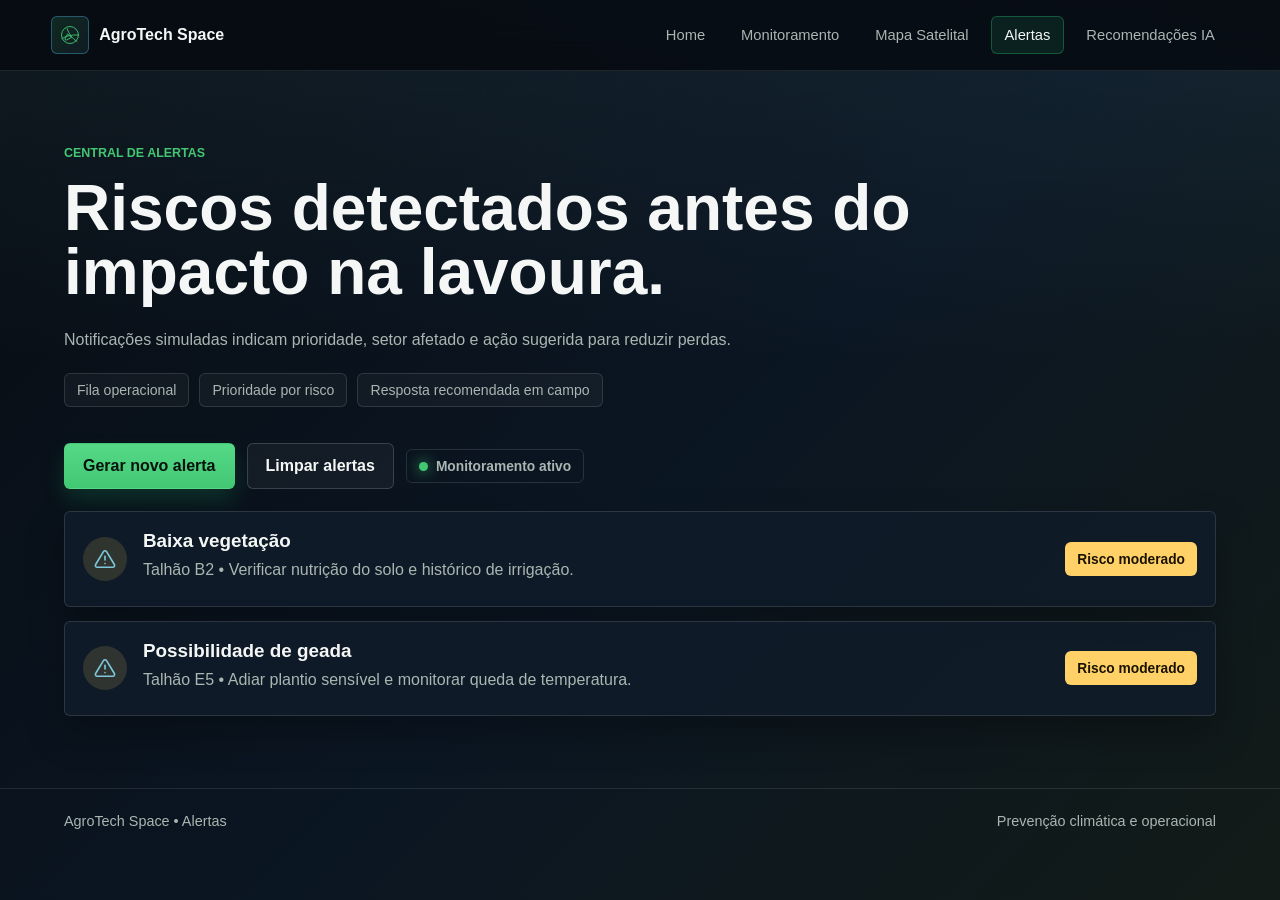
==== alertas.html @ c3d4d9fd "." ====
<!DOCTYPE html>
<html lang="pt-BR">
<head>
  <meta charset="UTF-8">
  <meta name="viewport" content="width=device-width, initial-scale=1.0">
  <title>Central de Alertas | AgroTech Space</title>
  <link rel="stylesheet" href="assets/css/styles.css">
</head>
<body data-page="alertas">
  <header class="site-header">
    <a class="brand" href="index.html" aria-label="AgroTech Space - página inicial">
      <span class="brand-mark" aria-hidden="true"><svg viewBox="0 0 48 48"><circle cx="24" cy="24" r="17"></circle><path d="M8 31c8-5 19-8 32-7"></path><path d="M18 11c4 11 10 20 20 26"></path><path d="M14 32l5-10 8 7-10 5z"></path></svg></span>
      <span>AgroTech Space</span>
    </a>
    <button class="menu-toggle" type="button" aria-label="Abrir menu" aria-expanded="false"><span></span><span></span><span></span></button>
    <nav class="main-nav" aria-label="Navegação principal">
      <a href="index.html">Home</a>
      <a href="monitoramento.html">Monitoramento</a>
      <a href="mapa.html">Mapa Satelital</a>
      <a class="active" href="alertas.html">Alertas</a>
      <a href="recomendacoes.html">Recomendações IA</a>
    </nav>
  </header>

  <main class="page-shell">
    <section class="page-title">
      <p class="eyebrow">Central de alertas</p>
      <h1>Riscos detectados antes do impacto na lavoura.</h1>
      <p>Notificações simuladas indicam prioridade, setor afetado e ação sugerida para reduzir perdas.</p>
      <div class="context-row">
        <span>Fila operacional</span>
        <span>Prioridade por risco</span>
        <span>Resposta recomendada em campo</span>
      </div>
    </section>

    <section class="alerts-toolbar">
      <button class="btn primary" type="button" id="generateAlert">Gerar novo alerta</button>
      <button class="btn secondary" type="button" id="clearAlerts">Limpar alertas</button>
      <span class="live-indicator"><span></span> Monitoramento ativo</span>
    </section>

    <section class="alerts-list" id="alertsList" aria-live="polite"></section>
  </main>

  <footer class="site-footer"><span>AgroTech Space • Alertas</span><span>Prevenção climática e operacional</span></footer>
  <script src="assets/js/script.js"></script>
</body>
</html>
---- assets/css/styles.css ----
/* AgroTech Space - CSS principal do MVP.
   A organização segue blocos: base, navegação, páginas, componentes e responsividade. */

:root {
  --space: #09121e;
  --space-soft: #111f30;
  --space-line: #2b3d52;
  --green: #42c773;
  --green-dark: #1f7d4c;
  --cyan: #7cc7d9;
  --white: #f4f7f5;
  --muted: #aab6b1;
  --dark: #070c12;
  --panel: rgba(16, 28, 41, 0.92);
  --danger: #ff5c7a;
  --warning: #ffd166;
  --radius: 8px;
  --shadow: 0 18px 38px rgba(0, 0, 0, 0.28);
}

* {
  box-sizing: border-box;
}

html {
  scroll-behavior: smooth;
}

body {
  margin: 0;
  min-height: 100vh;
  color: var(--white);
  background:
    linear-gradient(180deg, rgba(124, 199, 217, 0.08), transparent 360px),
    linear-gradient(135deg, #070c12 0%, #0b1623 54%, #121b17 100%);
  font-family: Arial, Helvetica, sans-serif;
  letter-spacing: 0;
}

body::before {
  content: "";
  position: fixed;
  inset: 0;
  pointer-events: none;
  opacity: 0.32;
  background-image:
    linear-gradient(rgba(255,255,255,0.035) 1px, transparent 1px),
    linear-gradient(90deg, rgba(255,255,255,0.035) 1px, transparent 1px);
  background-size: 44px 44px;
  mask-image: linear-gradient(to bottom, black, transparent 76%);
}

a {
  color: inherit;
  text-decoration: none;
}

button {
  font: inherit;
}

.site-header {
  position: sticky;
  top: 0;
  z-index: 20;
  display: flex;
  align-items: center;
  justify-content: space-between;
  gap: 24px;
  padding: 16px clamp(18px, 4vw, 56px);
  border-bottom: 1px solid rgba(255, 255, 255, 0.1);
  background: rgba(7, 12, 18, 0.9);
  backdrop-filter: blur(18px);
}

.brand {
  display: inline-flex;
  align-items: center;
  gap: 10px;
  font-weight: 800;
  white-space: nowrap;
}

.brand-mark {
  display: grid;
  width: 38px;
  height: 38px;
  place-items: center;
  border: 1px solid rgba(87, 199, 255, 0.34);
  border-radius: 6px;
  background: linear-gradient(135deg, rgba(66, 199, 115, 0.16), rgba(124, 199, 217, 0.08));
}

.brand-mark svg,
.icon {
  width: 24px;
  height: 24px;
  fill: none;
  stroke: currentColor;
  stroke-linecap: round;
  stroke-linejoin: round;
  stroke-width: 1.8;
}

.brand-mark svg {
  color: var(--green);
}

.main-nav {
  display: flex;
  align-items: center;
  gap: 8px;
}

.main-nav a {
  min-height: 38px;
  display: inline-flex;
  align-items: center;
  padding: 0 13px;
  border: 1px solid transparent;
  border-radius: 6px;
  color: var(--muted);
  font-size: 0.92rem;
  transition: color 180ms ease, border-color 180ms ease, background 180ms ease;
}

.main-nav a:hover,
.main-nav a.active {
  color: var(--white);
  border-color: rgba(40, 209, 124, 0.32);
  background: rgba(40, 209, 124, 0.1);
}

.menu-toggle {
  display: none;
  width: 42px;
  height: 42px;
  border: 1px solid rgba(255, 255, 255, 0.16);
  border-radius: var(--radius);
  background: rgba(255, 255, 255, 0.05);
  color: var(--white);
}

.menu-toggle span {
  display: block;
  width: 18px;
  height: 2px;
  margin: 4px auto;
  background: currentColor;
}

.hero {
  position: relative;
  min-height: calc(100vh - 72px);
  display: grid;
  align-items: center;
  padding: 64px clamp(18px, 6vw, 80px) 86px;
  overflow: hidden;
}

.hero-content {
  position: relative;
  z-index: 2;
  max-width: 780px;
}

.eyebrow {
  margin: 0 0 12px;
  color: var(--green);
  font-size: 0.78rem;
  font-weight: 800;
  text-transform: uppercase;
}

h1,
h2,
h3,
p {
  margin-top: 0;
}

h1 {
  max-width: 920px;
  margin-bottom: 22px;
  font-size: clamp(2.15rem, 5.4vw, 5.15rem);
  line-height: 1;
}

h2 {
  margin-bottom: 16px;
  font-size: clamp(1.65rem, 3vw, 3rem);
  line-height: 1.08;
}

h3 {
  margin-bottom: 10px;
  font-size: 1.18rem;
}

p {
  color: var(--muted);
  line-height: 1.7;
}

.hero-content p:not(.eyebrow) {
  max-width: 670px;
  font-size: 1.08rem;
}

.hero-actions,
.alerts-toolbar {
  display: flex;
  flex-wrap: wrap;
  align-items: center;
  gap: 12px;
  margin-top: 28px;
}

.btn {
  min-height: 46px;
  display: inline-flex;
  align-items: center;
  justify-content: center;
  gap: 8px;
  padding: 0 18px;
  border: 1px solid transparent;
  border-radius: 6px;
  cursor: pointer;
  font-weight: 800;
  transition: transform 180ms ease, box-shadow 180ms ease, background 180ms ease;
}

.btn:hover {
  transform: translateY(-2px);
}

.btn.primary {
  color: #06130d;
  background: linear-gradient(180deg, #55d987, var(--green));
  box-shadow: 0 12px 22px rgba(40, 209, 124, 0.16);
}

.btn.secondary {
  color: var(--white);
  border-color: rgba(255, 255, 255, 0.16);
  background: rgba(255, 255, 255, 0.045);
}

.hero-visual {
  position: absolute;
  inset: 0;
}

.field-grid {
  position: absolute;
  right: -4vw;
  bottom: -9vh;
  width: min(780px, 82vw);
  height: 420px;
  transform: perspective(740px) rotateX(61deg) rotateZ(-8deg);
  border: 1px solid rgba(40, 209, 124, 0.28);
  background:
    linear-gradient(90deg, rgba(66, 199, 115, 0.3) 1px, transparent 1px),
    linear-gradient(0deg, rgba(124, 199, 217, 0.18) 1px, transparent 1px),
    repeating-linear-gradient(12deg, rgba(66,199,115,0.1) 0 10px, rgba(66,199,115,0.03) 10px 20px),
    linear-gradient(135deg, rgba(28, 70, 48, 0.42), rgba(16, 35, 52, 0.38));
  background-size: 70px 70px, 70px 70px, auto, auto;
  box-shadow: 0 22px 44px rgba(0, 0, 0, 0.28);
}

.satellite {
  position: absolute;
  top: 17%;
  right: 14%;
  width: min(210px, 36vw);
  color: var(--cyan);
  animation: floatSatellite 5s ease-in-out infinite;
}

.satellite svg {
  width: 100%;
  fill: rgba(87, 199, 255, 0.08);
  stroke: currentColor;
  stroke-width: 4;
  stroke-linecap: round;
  stroke-linejoin: round;
  filter: drop-shadow(0 10px 24px rgba(0, 0, 0, 0.38));
}

.mission-strip {
  display: grid;
  grid-template-columns: repeat(3, minmax(0, 1fr));
  max-width: 640px;
  margin-top: 26px;
  border: 1px solid rgba(255, 255, 255, 0.12);
  border-radius: 6px;
  background: rgba(8, 18, 31, 0.76);
}

.mission-strip span {
  min-height: 72px;
  display: grid;
  align-content: center;
  gap: 4px;
  padding: 14px 18px;
  color: var(--muted);
  border-right: 1px solid rgba(255, 255, 255, 0.1);
  font-size: 0.88rem;
}

.mission-strip span:last-child {
  border-right: 0;
}

.mission-strip strong {
  color: var(--white);
  font-size: 1.35rem;
}

.section,
.page-shell {
  position: relative;
  z-index: 1;
  padding: 72px clamp(18px, 5vw, 72px);
}

.split-section {
  display: grid;
  grid-template-columns: minmax(0, 0.9fr) minmax(0, 1.1fr);
  gap: 36px;
  border-top: 1px solid rgba(255, 255, 255, 0.08);
}

.text-stack p {
  margin-bottom: 14px;
}

.section-heading {
  max-width: 760px;
  margin-bottom: 28px;
}

.feature-grid,
.dashboard-grid,
.recommendation-grid {
  display: grid;
  grid-template-columns: repeat(4, minmax(0, 1fr));
  gap: 18px;
}

.workflow-section {
  border-top: 1px solid rgba(255, 255, 255, 0.08);
}

.workflow-grid {
  display: grid;
  grid-template-columns: repeat(4, minmax(0, 1fr));
  gap: 1px;
  overflow: hidden;
  border: 1px solid rgba(255, 255, 255, 0.12);
  border-radius: 6px;
  background: rgba(255, 255, 255, 0.12);
  box-shadow: var(--shadow);
}

.workflow-step {
  min-height: 260px;
  padding: 24px;
  background: rgba(16, 28, 41, 0.96);
}

.workflow-step span {
  display: inline-flex;
  margin-bottom: 34px;
  color: var(--green);
  font-size: 0.82rem;
  font-weight: 900;
}

.workflow-step h3 {
  max-width: 220px;
}

.impact-section {
  display: grid;
  grid-template-columns: minmax(0, 0.9fr) minmax(0, 1.1fr);
  gap: 32px;
  align-items: center;
  background: rgba(255, 255, 255, 0.035);
}

.impact-grid {
  display: grid;
  grid-template-columns: repeat(3, minmax(0, 1fr));
  gap: 14px;
}

.impact-card {
  min-height: 190px;
  display: flex;
  flex-direction: column;
  justify-content: space-between;
  padding: 22px;
  border: 1px solid rgba(255, 255, 255, 0.12);
  border-radius: 6px;
  background: var(--panel);
  box-shadow: var(--shadow);
}

.impact-card strong {
  color: var(--white);
  font-size: clamp(2.4rem, 5vw, 4rem);
  line-height: 1;
}

.impact-card span {
  color: var(--muted);
  line-height: 1.55;
}

.roadmap-list {
  display: grid;
  grid-template-columns: repeat(2, minmax(0, 1fr));
  gap: 14px;
}

.roadmap-item {
  display: grid;
  grid-template-columns: 18px 1fr;
  gap: 16px;
  padding: 22px;
  border: 1px solid rgba(255, 255, 255, 0.12);
  border-radius: 6px;
  background: rgba(16, 28, 41, 0.78);
}

.roadmap-item > span {
  width: 12px;
  height: 12px;
  margin-top: 7px;
  border: 2px solid var(--green);
  border-radius: 50%;
  background: var(--space);
  box-shadow: 0 0 0 5px rgba(66, 199, 115, 0.1);
}

.roadmap-item h3 {
  margin-bottom: 8px;
}

.roadmap-item p {
  margin-bottom: 0;
}

.team-section {
  border-top: 1px solid rgba(255, 255, 255, 0.08);
}

.team-grid {
  display: grid;
  grid-template-columns: repeat(2, minmax(0, 1fr));
  gap: 18px;
}

.team-card {
  display: grid;
  grid-template-columns: 132px 1fr;
  gap: 18px;
  align-items: stretch;
  min-height: 210px;
  padding: 16px;
  border: 1px solid rgba(255, 255, 255, 0.12);
  border-radius: 6px;
  background: var(--panel);
  box-shadow: var(--shadow);
}

.member-photo {
  min-height: 178px;
  overflow: hidden;
  border-radius: 6px;
  background: linear-gradient(145deg, rgba(66, 199, 115, 0.22), rgba(124, 199, 217, 0.14));
}

.member-photo img {
  width: 100%;
  height: 100%;
  display: block;
  object-fit: cover;
}

.member-placeholder {
  display: grid;
  place-items: center;
  border: 1px solid rgba(255, 255, 255, 0.12);
}

.member-thiago {
  background:
    linear-gradient(145deg, rgba(66, 199, 115, 0.18), rgba(124, 199, 217, 0.1)),
    linear-gradient(160deg, #14202d, #0a111a);
}

.member-hugo {
  background:
    linear-gradient(145deg, rgba(124, 199, 217, 0.2), rgba(255, 255, 255, 0.08)),
    linear-gradient(160deg, #182232, #0a111a);
}

.member-ramon {
  background:
    linear-gradient(145deg, rgba(66, 199, 115, 0.2), rgba(255, 209, 102, 0.08)),
    linear-gradient(160deg, #12251d, #0a111a);
}

.member-audibert {
  background:
    linear-gradient(145deg, rgba(124, 199, 217, 0.16), rgba(66, 199, 115, 0.12)),
    linear-gradient(160deg, #181e28, #0a111a);
}

.member-placeholder span {
  display: grid;
  width: 74px;
  height: 74px;
  place-items: center;
  border: 1px solid rgba(255, 255, 255, 0.2);
  border-radius: 50%;
  color: var(--white);
  background: rgba(7, 12, 18, 0.48);
  font-size: 1.35rem;
  font-weight: 900;
}

.member-info {
  display: flex;
  flex-direction: column;
  justify-content: center;
}

.member-role {
  margin-bottom: 12px;
  color: var(--green);
  font-size: 0.78rem;
  font-weight: 900;
  text-transform: uppercase;
}

.member-info h3 {
  margin-bottom: 10px;
  font-size: 1.55rem;
}

.member-info p {
  margin-bottom: 0;
}

.feature-card,
.metric-card,
.data-panel,
.sector-panel,
.ai-panel,
.recommendation-output,
.alert-card {
  border: 1px solid rgba(255, 255, 255, 0.12);
  border-radius: 6px;
  background: var(--panel);
  box-shadow: var(--shadow);
}

.feature-card {
  min-height: 230px;
  padding: 24px;
  border-top: 3px solid rgba(66, 199, 115, 0.52);
  transition: transform 220ms ease, border-color 220ms ease;
}

.feature-card:hover,
.interactive-card:hover,
.interactive-card:focus {
  transform: translateY(-5px);
  border-color: rgba(40, 209, 124, 0.42);
}

.feature-card .icon {
  width: 34px;
  height: 34px;
  margin-bottom: 28px;
  color: var(--green);
}

.benefit-band {
  display: flex;
  align-items: center;
  justify-content: space-between;
  gap: 32px;
  background: linear-gradient(90deg, rgba(40, 209, 124, 0.12), rgba(87, 199, 255, 0.1));
}

.benefit-list {
  display: flex;
  flex-wrap: wrap;
  gap: 12px;
}

.benefit-list span,
.risk-pill,
.live-indicator {
  display: inline-flex;
  align-items: center;
  min-height: 34px;
  padding: 0 12px;
  border-radius: 6px;
  font-size: 0.86rem;
  font-weight: 800;
}

.benefit-list span {
  border: 1px solid rgba(255, 255, 255, 0.14);
  color: var(--white);
  background: rgba(255, 255, 255, 0.05);
}

.page-title {
  max-width: 900px;
  margin-bottom: 36px;
}

.page-title h1 {
  font-size: clamp(2rem, 5vw, 4.6rem);
}

.context-row {
  display: flex;
  flex-wrap: wrap;
  gap: 10px;
  margin-top: 20px;
}

.context-row span {
  min-height: 34px;
  display: inline-flex;
  align-items: center;
  padding: 0 12px;
  border: 1px solid rgba(255, 255, 255, 0.12);
  border-radius: 6px;
  color: var(--muted);
  background: rgba(255, 255, 255, 0.04);
  font-size: 0.88rem;
}

.context-row strong {
  margin-left: 4px;
  color: var(--white);
}

.metric-card {
  min-height: 220px;
  padding: 22px;
  border-left: 3px solid rgba(124, 199, 217, 0.56);
  transition: transform 220ms ease, border-color 220ms ease;
}

.metric-top {
  display: flex;
  align-items: center;
  justify-content: space-between;
  gap: 12px;
  margin-bottom: 26px;
  color: var(--muted);
}

.icon.small {
  width: 22px;
  height: 22px;
  color: var(--cyan);
}

.metric-card strong {
  display: block;
  margin-bottom: 8px;
  font-size: clamp(1.85rem, 3.6vw, 2.7rem);
}

.progress {
  width: 100%;
  height: 9px;
  margin-top: 20px;
  overflow: hidden;
  border-radius: 3px;
  background: rgba(255, 255, 255, 0.08);
}

.progress span {
  display: block;
  width: 50%;
  height: 100%;
  border-radius: inherit;
  background: linear-gradient(90deg, var(--green), var(--cyan));
  transition: width 450ms ease;
}

.risk-pill.low {
  color: #05130d;
  background: var(--green);
}

.risk-pill.medium {
  color: #1a1200;
  background: var(--warning);
}

.risk-pill.high {
  color: #fff;
  background: var(--danger);
}

.panel-grid,
.map-layout,
.ai-console {
  display: grid;
  grid-template-columns: minmax(0, 1.2fr) minmax(300px, 0.8fr);
  gap: 18px;
  margin-top: 18px;
}

.data-panel,
.sector-panel,
.ai-panel,
.recommendation-output {
  padding: 24px;
}

.telemetry-list {
  display: grid;
  gap: 12px;
  margin-top: 18px;
}

.telemetry-item,
.sector-stats span,
.modal-grid span {
  display: flex;
  align-items: center;
  justify-content: space-between;
  gap: 16px;
  padding: 14px;
  border: 1px solid rgba(255, 255, 255, 0.09);
  border-radius: var(--radius);
  background: rgba(255, 255, 255, 0.04);
}

.farm-map {
  position: relative;
  min-height: 520px;
  overflow: hidden;
  border: 1px solid rgba(255, 255, 255, 0.12);
  border-radius: var(--radius);
  background:
    linear-gradient(120deg, rgba(66, 199, 115, 0.12), transparent 35%),
    linear-gradient(45deg, rgba(124, 199, 217, 0.1), transparent 45%),
    repeating-linear-gradient(18deg, rgba(66, 199, 115, 0.08) 0 12px, rgba(66, 199, 115, 0.02) 12px 24px),
    repeating-linear-gradient(90deg, rgba(255,255,255,0.04) 0 1px, transparent 1px 70px),
    repeating-linear-gradient(0deg, rgba(255,255,255,0.04) 0 1px, transparent 1px 70px),
    #0b1b2e;
  box-shadow: var(--shadow);
}

.farm-sector {
  position: absolute;
  min-width: 94px;
  min-height: 74px;
  border: 1px solid rgba(255, 255, 255, 0.32);
  border-radius: 4px;
  color: var(--white);
  cursor: pointer;
  font-weight: 900;
  background: rgba(40, 209, 124, 0.38);
  transition: transform 180ms ease, background 180ms ease, box-shadow 180ms ease;
}

.farm-sector:hover,
.farm-sector.active {
  transform: scale(1.04);
  background: rgba(87, 199, 255, 0.42);
  box-shadow: 0 0 28px rgba(87, 199, 255, 0.26);
}

.sector-a { left: 8%; top: 12%; width: 31%; height: 28%; }
.sector-b { right: 12%; top: 10%; width: 32%; height: 22%; }
.sector-c { left: 15%; bottom: 15%; width: 28%; height: 27%; background: rgba(255, 209, 102, 0.35); }
.sector-d { right: 9%; bottom: 13%; width: 34%; height: 33%; background: rgba(40, 209, 124, 0.3); }
.sector-e { left: 43%; top: 38%; width: 18%; height: 19%; background: rgba(255, 92, 122, 0.3); }

.map-scan {
  position: absolute;
  inset: 0;
  background: linear-gradient(180deg, transparent, rgba(87, 199, 255, 0.2), transparent);
  animation: scanMap 4s linear infinite;
}

.sector-stats {
  display: grid;
  gap: 10px;
  margin: 22px 0;
}

.modal-backdrop {
  position: fixed;
  inset: 0;
  z-index: 50;
  display: none;
  align-items: center;
  justify-content: center;
  padding: 20px;
  background: rgba(0, 0, 0, 0.64);
}

.modal-backdrop.open {
  display: flex;
}

.modal {
  position: relative;
  width: min(620px, 100%);
  padding: 28px;
  border: 1px solid rgba(255, 255, 255, 0.16);
  border-radius: var(--radius);
  background: #0b1b2e;
  box-shadow: var(--shadow);
}

.modal-close {
  position: absolute;
  top: 14px;
  right: 14px;
  width: 38px;
  height: 38px;
  border: 1px solid rgba(255,255,255,0.16);
  border-radius: var(--radius);
  color: var(--white);
  cursor: pointer;
  background: rgba(255,255,255,0.06);
  font-size: 1.4rem;
}

.modal-grid {
  display: grid;
  grid-template-columns: repeat(2, minmax(0, 1fr));
  gap: 10px;
  margin-top: 18px;
}

.alerts-list {
  display: grid;
  gap: 14px;
  margin-top: 22px;
}

.alert-card {
  display: grid;
  grid-template-columns: auto 1fr auto;
  align-items: center;
  gap: 16px;
  padding: 18px;
  animation: enterCard 280ms ease both;
}

.alert-icon {
  display: grid;
  width: 44px;
  height: 44px;
  place-items: center;
  border-radius: 50%;
  background: rgba(87, 199, 255, 0.12);
  color: var(--cyan);
}

.alert-card.high .alert-icon {
  color: var(--danger);
  background: rgba(255, 92, 122, 0.14);
}

.alert-card.medium .alert-icon {
  color: var(--warning);
  background: rgba(255, 209, 102, 0.14);
}

.alert-card h3,
.alert-card p {
  margin-bottom: 4px;
}

.live-indicator {
  gap: 8px;
  color: var(--muted);
  border: 1px solid rgba(255, 255, 255, 0.12);
}

.live-indicator span {
  width: 9px;
  height: 9px;
  border-radius: 50%;
  background: var(--green);
  box-shadow: 0 0 14px var(--green);
}

.ai-console {
  align-items: stretch;
}

.recommendation-output {
  min-height: 260px;
}

.recommendation-grid {
  margin-top: 18px;
  grid-template-columns: repeat(3, minmax(0, 1fr));
}

.recommendation-card {
  padding: 20px;
}

.site-footer {
  position: relative;
  z-index: 1;
  display: flex;
  justify-content: space-between;
  gap: 16px;
  padding: 24px clamp(18px, 5vw, 72px);
  border-top: 1px solid rgba(255, 255, 255, 0.1);
  color: var(--muted);
  font-size: 0.9rem;
}

.reveal {
  opacity: 0;
  transform: translateY(18px);
  transition: opacity 500ms ease, transform 500ms ease;
}

.reveal.visible {
  opacity: 1;
  transform: translateY(0);
}

@keyframes floatSatellite {
  0%, 100% { transform: translateY(0) rotate(-3deg); }
  50% { transform: translateY(-18px) rotate(3deg); }
}

@keyframes scanMap {
  0% { transform: translateY(-100%); }
  100% { transform: translateY(100%); }
}

@keyframes enterCard {
  from { opacity: 0; transform: translateY(10px); }
  to { opacity: 1; transform: translateY(0); }
}

@media (max-width: 1080px) {
  .feature-grid,
  .dashboard-grid,
  .workflow-grid {
    grid-template-columns: repeat(2, minmax(0, 1fr));
  }

  .panel-grid,
  .map-layout,
  .ai-console,
  .impact-section {
    grid-template-columns: 1fr;
  }
}

@media (max-width: 820px) {
  .menu-toggle {
    display: block;
  }

  .main-nav {
    position: absolute;
    top: 70px;
    right: 18px;
    left: 18px;
    display: none;
    flex-direction: column;
    align-items: stretch;
    padding: 12px;
    border: 1px solid rgba(255, 255, 255, 0.12);
    border-radius: var(--radius);
    background: #081427;
  }

  .main-nav.open {
    display: flex;
  }

  .main-nav a {
    justify-content: center;
  }

  .split-section,
  .benefit-band {
    grid-template-columns: 1fr;
    flex-direction: column;
    align-items: flex-start;
  }

  .hero {
    min-height: auto;
    padding-top: 58px;
  }

  .satellite {
    opacity: 0.54;
    right: 2%;
  }

  .field-grid {
    opacity: 0.7;
  }

  .recommendation-grid,
  .modal-grid,
  .impact-grid,
  .roadmap-list,
  .team-grid {
    grid-template-columns: 1fr;
  }

  .site-footer {
    flex-direction: column;
  }
}

@media (max-width: 620px) {
  .site-header {
    padding: 14px 16px;
  }

  .brand {
    font-size: 0.95rem;
  }

  .feature-grid,
  .dashboard-grid,
  .workflow-grid {
    grid-template-columns: 1fr;
  }

  .mission-strip {
    grid-template-columns: 1fr;
  }

  .mission-strip span {
    border-right: 0;
    border-bottom: 1px solid rgba(255, 255, 255, 0.1);
  }

  .mission-strip span:last-child {
    border-bottom: 0;
  }

  .farm-map {
    min-height: 430px;
  }

  .farm-sector {
    min-width: 70px;
    min-height: 56px;
  }

  .team-card {
    grid-template-columns: 1fr;
  }

  .member-photo {
    min-height: 260px;
  }

  .alert-card {
    grid-template-columns: 1fr;
  }
}
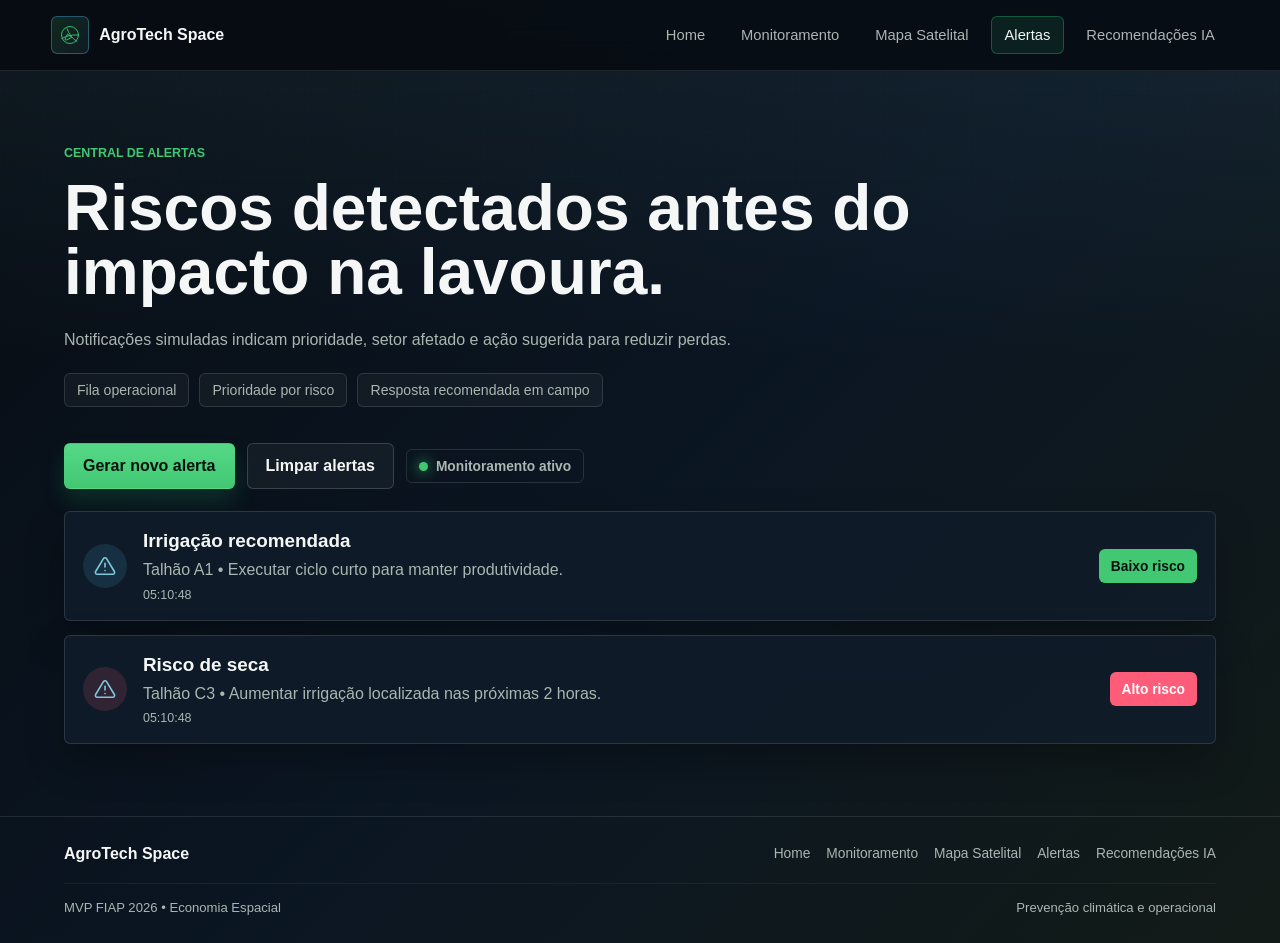
==== commit eef1d7fa: "Enhance HTML structure and accessibility across multiple pages; add meta tags for SEO, implement ski" ====
--- a/alertas.html
+++ b/alertas.html
@@ -4,9 +4,15 @@
   <meta charset="UTF-8">
   <meta name="viewport" content="width=device-width, initial-scale=1.0">
   <title>Central de Alertas | AgroTech Space</title>
+  <meta name="description" content="Central de alertas preventivos para riscos climáticos e operacionais na lavoura.">
+  <link rel="icon" href="favicon.svg" type="image/svg+xml">
+  <meta property="og:title" content="Central de Alertas | AgroTech Space">
+  <meta property="og:description" content="Central de alertas preventivos para riscos climáticos e operacionais na lavoura.">
+  <meta property="og:type" content="website">
   <link rel="stylesheet" href="assets/css/styles.css">
 </head>
 <body data-page="alertas">
+  <a class="skip-link" href="#main">Pular para o conteúdo</a>
   <header class="site-header">
     <a class="brand" href="index.html" aria-label="AgroTech Space - página inicial">
       <span class="brand-mark" aria-hidden="true"><svg viewBox="0 0 48 48"><circle cx="24" cy="24" r="17"></circle><path d="M8 31c8-5 19-8 32-7"></path><path d="M18 11c4 11 10 20 20 26"></path><path d="M14 32l5-10 8 7-10 5z"></path></svg></span>
@@ -22,7 +28,7 @@
     </nav>
   </header>
 
-  <main class="page-shell">
+  <main id="main" class="page-shell">
     <section class="page-title">
       <p class="eyebrow">Central de alertas</p>
       <h1>Riscos detectados antes do impacto na lavoura.</h1>
@@ -43,7 +49,22 @@
     <section class="alerts-list" id="alertsList" aria-live="polite"></section>
   </main>
 
-  <footer class="site-footer"><span>AgroTech Space • Alertas</span><span>Prevenção climática e operacional</span></footer>
+  <footer class="site-footer">
+    <div class="footer-top">
+      <span class="footer-brand">AgroTech Space</span>
+      <nav class="footer-nav" aria-label="Links do rodapé">
+        <a href="index.html">Home</a>
+        <a href="monitoramento.html">Monitoramento</a>
+        <a href="mapa.html">Mapa Satelital</a>
+        <a href="alertas.html">Alertas</a>
+        <a href="recomendacoes.html">Recomendações IA</a>
+      </nav>
+    </div>
+    <div class="footer-bottom">
+      <span>MVP FIAP 2026 • Economia Espacial</span>
+      <span>Prevenção climática e operacional</span>
+    </div>
+  </footer>
   <script src="assets/js/script.js"></script>
 </body>
 </html>
--- a/assets/css/styles.css
+++ b/assets/css/styles.css
@@ -29,6 +29,8 @@
 body {
   margin: 0;
   min-height: 100vh;
+  display: flex;
+  flex-direction: column;
   color: var(--white);
   background:
     linear-gradient(180deg, rgba(124, 199, 217, 0.08), transparent 360px),
@@ -232,6 +234,19 @@
 
 .btn:hover {
   transform: translateY(-2px);
+}
+
+.btn:active {
+  transform: translateY(0);
+}
+
+.btn.primary:active {
+  background: linear-gradient(180deg, var(--green), var(--green-dark));
+  box-shadow: 0 4px 10px rgba(40, 209, 124, 0.1);
+}
+
+.btn.secondary:active {
+  background: rgba(255, 255, 255, 0.1);
 }
 
 .btn.primary {
@@ -925,13 +940,175 @@
 .site-footer {
   position: relative;
   z-index: 1;
+  margin-top: auto;
+  display: flex;
+  flex-direction: column;
+  gap: 20px;
+  padding: 28px clamp(18px, 5vw, 72px);
+  border-top: 1px solid rgba(255, 255, 255, 0.1);
+  color: var(--muted);
+  font-size: 0.9rem;
+}
+
+.footer-top {
   display: flex;
   justify-content: space-between;
+  align-items: center;
+}
+
+.footer-brand {
+  font-weight: 800;
+  color: var(--white);
+  font-size: 1rem;
+}
+
+.footer-nav {
+  display: flex;
   gap: 16px;
-  padding: 24px clamp(18px, 5vw, 72px);
-  border-top: 1px solid rgba(255, 255, 255, 0.1);
-  color: var(--muted);
+}
+
+.footer-nav a {
+  color: var(--muted);
+  font-size: 0.86rem;
+  transition: color 180ms ease;
+}
+
+.footer-nav a:hover {
+  color: var(--white);
+}
+
+.footer-bottom {
+  display: flex;
+  justify-content: space-between;
+  padding-top: 16px;
+  border-top: 1px solid rgba(255, 255, 255, 0.06);
+  font-size: 0.82rem;
+}
+
+.skip-link {
+  position: absolute;
+  top: -100%;
+  left: 16px;
+  z-index: 100;
+  padding: 8px 16px;
+  border-radius: 0 0 6px 6px;
+  background: var(--green);
+  color: var(--space);
+  font-weight: 800;
   font-size: 0.9rem;
+  transition: top 180ms ease;
+}
+
+.skip-link:focus {
+  top: 0;
+}
+
+.charts-section {
+  margin-top: 28px;
+}
+
+.charts-grid {
+  display: grid;
+  grid-template-columns: repeat(3, minmax(0, 1fr));
+  gap: 18px;
+  margin-top: 18px;
+}
+
+.chart-container {
+  display: flex;
+  flex-direction: column;
+  height: 220px;
+  padding: 16px;
+  border: 1px solid rgba(255, 255, 255, 0.12);
+  border-radius: 6px;
+  background: var(--panel);
+  box-shadow: var(--shadow);
+}
+
+.chart-container h3 {
+  margin-bottom: 8px;
+  font-size: 0.9rem;
+  color: var(--muted);
+}
+
+.chart-wrapper {
+  position: relative;
+  flex: 1;
+  min-height: 0;
+}
+
+.map-legend {
+  display: flex;
+  flex-wrap: wrap;
+  gap: 16px;
+  margin-top: 14px;
+  padding: 14px 18px;
+  border: 1px solid rgba(255, 255, 255, 0.12);
+  border-radius: 6px;
+  background: rgba(16, 28, 41, 0.78);
+}
+
+.legend-item {
+  display: inline-flex;
+  align-items: center;
+  gap: 8px;
+  font-size: 0.86rem;
+  color: var(--muted);
+}
+
+.legend-color {
+  width: 20px;
+  height: 20px;
+  border-radius: 3px;
+  border: 1px solid rgba(255, 255, 255, 0.2);
+}
+
+.alert-time {
+  display: block;
+  margin-top: 4px;
+  color: var(--muted);
+  font-size: 0.78rem;
+}
+
+.alerts-empty {
+  display: flex;
+  align-items: center;
+  justify-content: center;
+  min-height: 160px;
+  padding: 32px 24px;
+  color: var(--muted);
+  font-size: 1rem;
+  border: 1px dashed rgba(255, 255, 255, 0.12);
+  border-radius: 6px;
+  text-align: center;
+}
+
+.risk-pill.neutral {
+  color: var(--muted);
+  background: rgba(255, 255, 255, 0.08);
+}
+
+.metric-card.updating {
+  animation: flashUpdate 800ms ease;
+}
+
+.split-section,
+.workflow-section,
+.team-section {
+  border-top: none;
+}
+
+.split-section::before,
+.workflow-section::before,
+.team-section::before {
+  content: "";
+  position: absolute;
+  top: 0;
+  left: 8%;
+  right: 8%;
+  height: 1px;
+  background: linear-gradient(90deg, transparent, rgba(255, 255, 255, 0.1), transparent);
+  pointer-events: none;
 }
 
 .reveal {
@@ -953,6 +1130,17 @@
 @keyframes scanMap {
   0% { transform: translateY(-100%); }
   100% { transform: translateY(100%); }
+}
+
+@keyframes flashUpdate {
+  0% {
+    border-left-color: var(--green);
+    box-shadow: inset 4px 0 12px rgba(66, 199, 115, 0.2);
+  }
+  100% {
+    border-left-color: rgba(124, 199, 217, 0.56);
+    box-shadow: none;
+  }
 }
 
 @keyframes enterCard {
@@ -971,6 +1159,10 @@
   .map-layout,
   .ai-console,
   .impact-section {
+    grid-template-columns: 1fr;
+  }
+
+  .charts-grid {
     grid-template-columns: 1fr;
   }
 }
@@ -1031,8 +1223,16 @@
     grid-template-columns: 1fr;
   }
 
-  .site-footer {
+  .footer-top,
+  .footer-bottom {
     flex-direction: column;
+    gap: 12px;
+    text-align: center;
+  }
+
+  .footer-nav {
+    justify-content: center;
+    flex-wrap: wrap;
   }
 }
 
